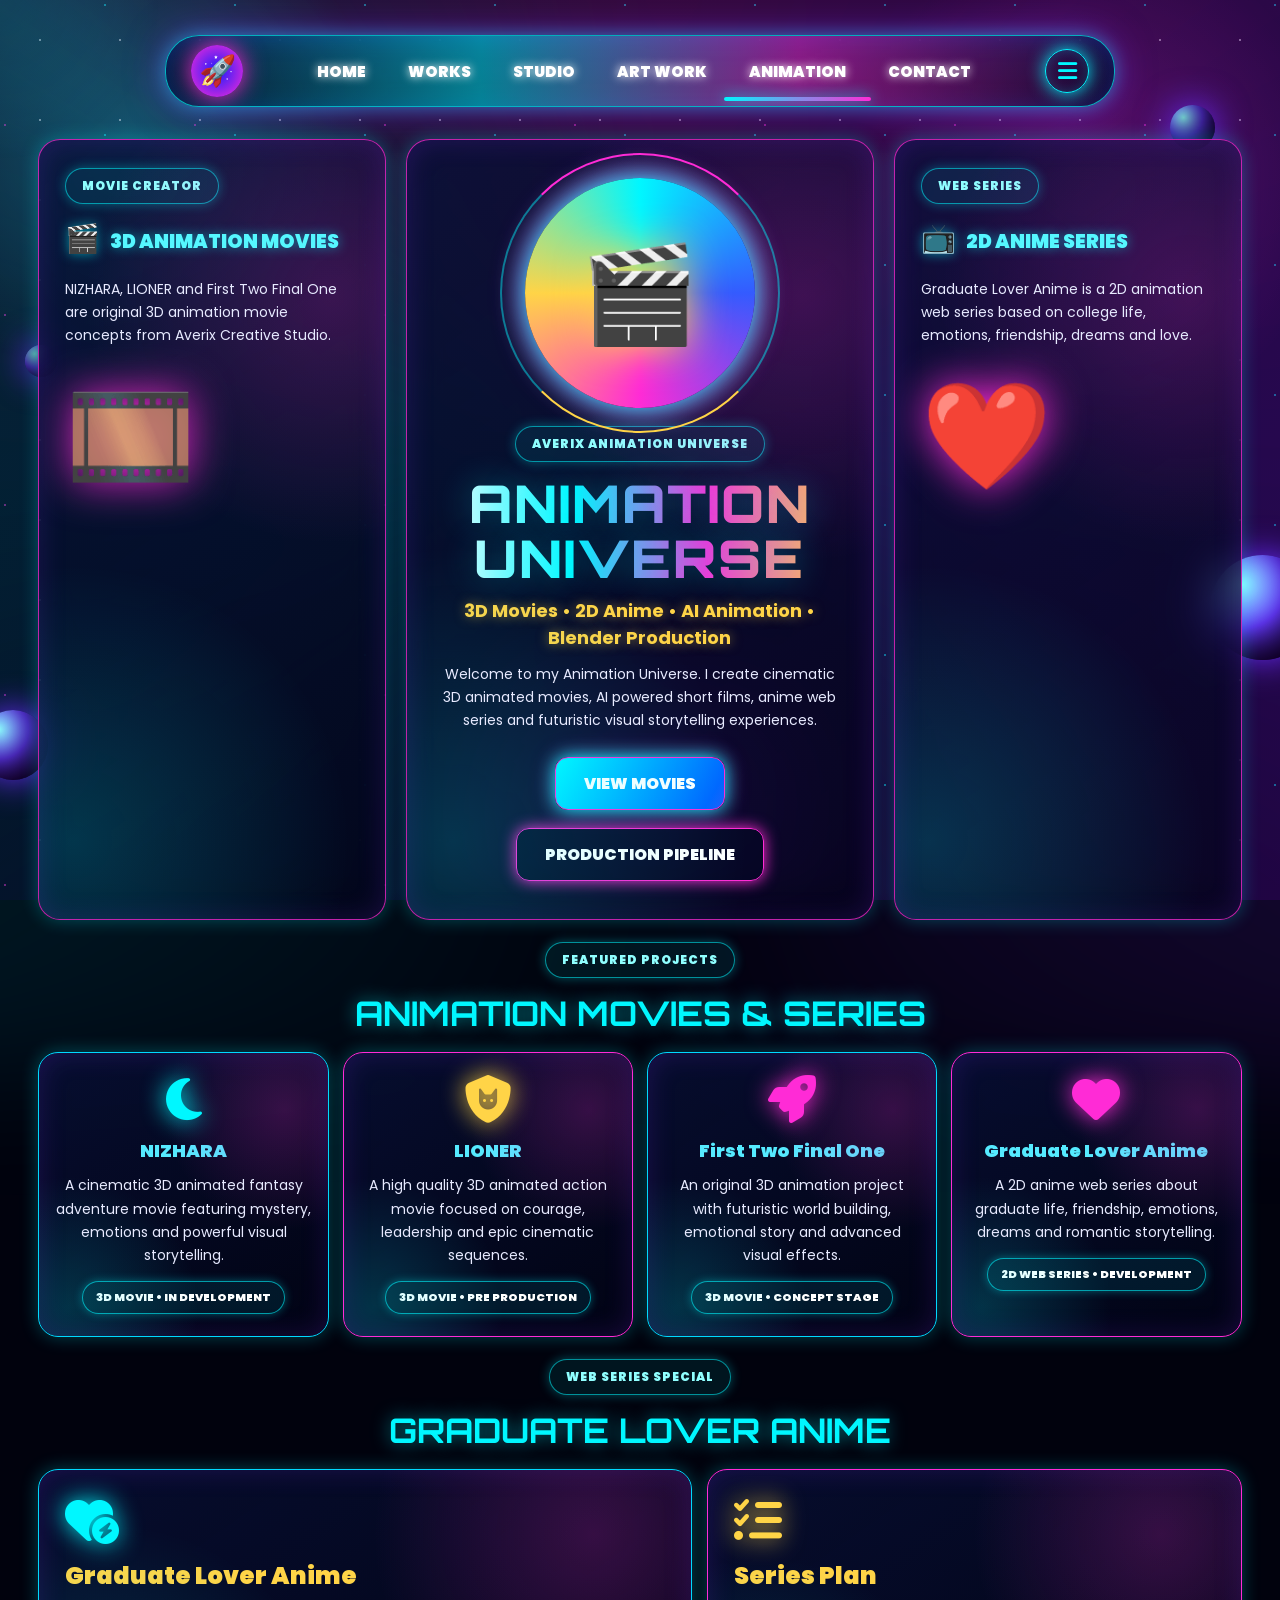
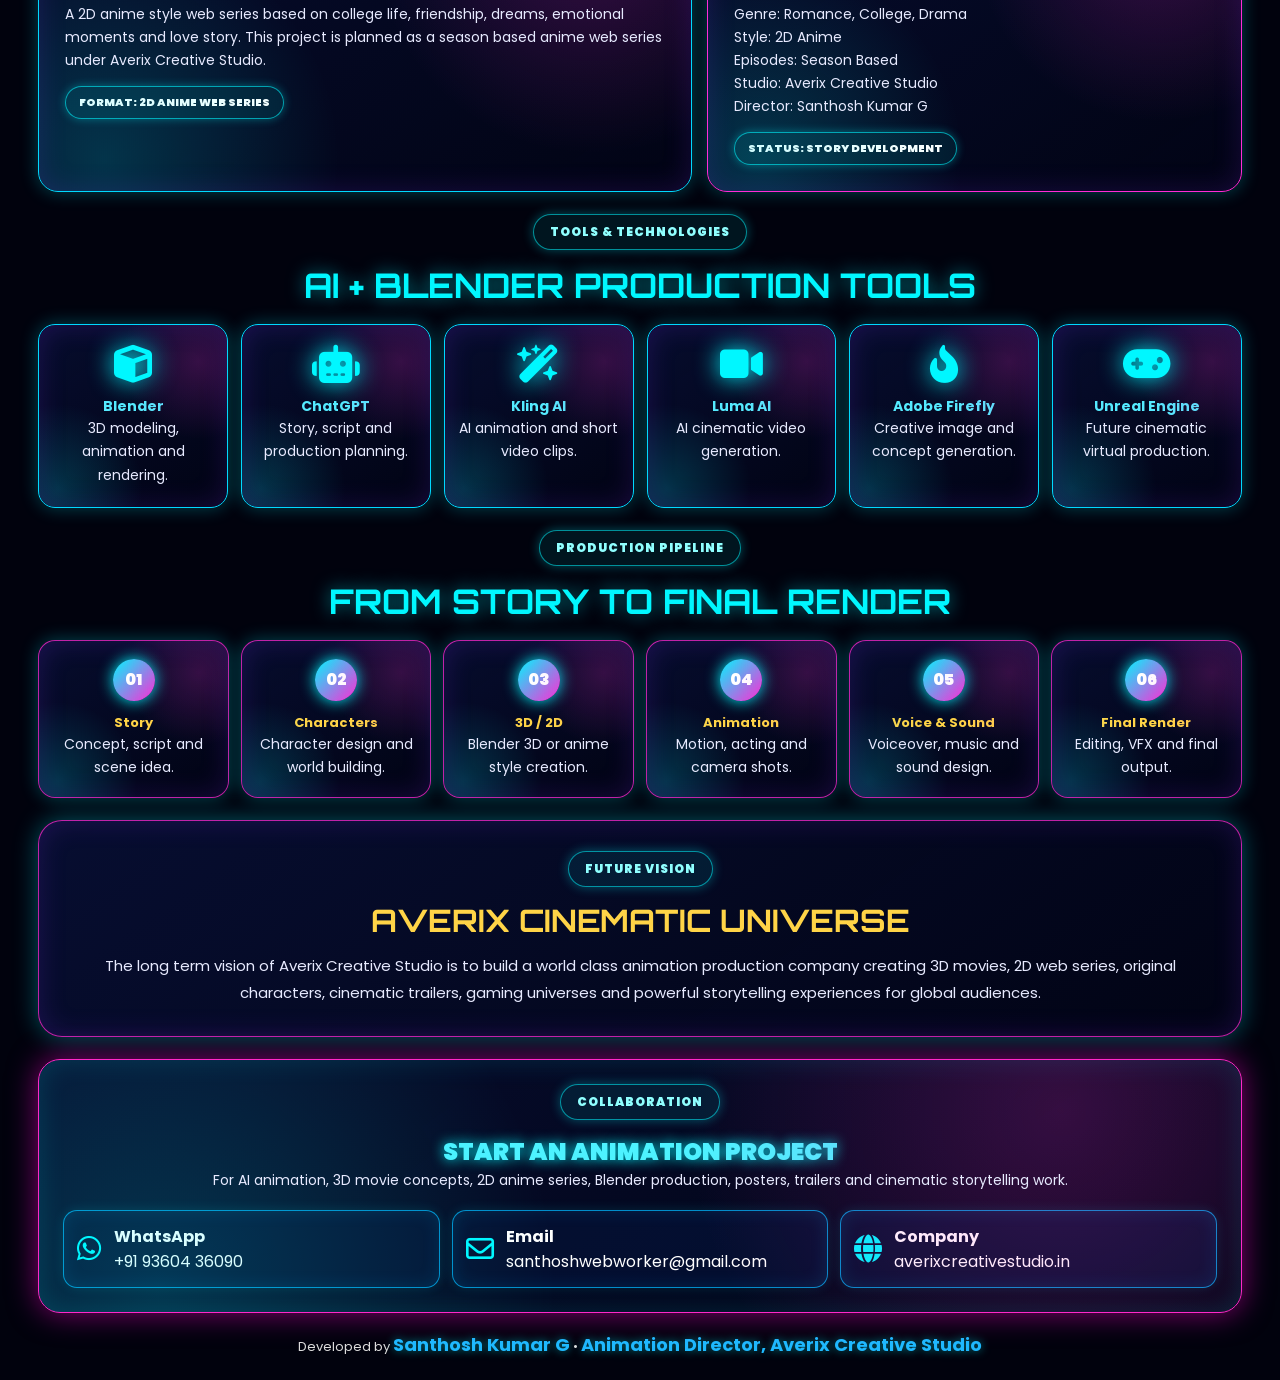
==== animation.html @ 3ddb996d "Add files via upload" ====
<!DOCTYPE html>
<html lang="en">
<head>
<meta charset="UTF-8">
<meta name="viewport" content="width=device-width,initial-scale=1.0">
<title>Animation Universe | Santhosh Kumar G</title>
<link href="https://fonts.googleapis.com/css2?family=Orbitron:wght@500;700;900&family=Poppins:wght@300;400;500;600;700;800;900&display=swap" rel="stylesheet">
<link rel="stylesheet" href="https://cdnjs.cloudflare.com/ajax/libs/font-awesome/6.5.0/css/all.min.css">
<style>
*{margin:0;padding:0;box-sizing:border-box}
:root{--cyan:#00f7ff;--blue:#0066ff;--pink:#ff2bd6;--purple:#8a2bff;--yellow:#ffd447;--red:#ff355e}
html{scroll-behavior:smooth}
body{font-family:Poppins,sans-serif;color:#fff;min-height:100vh;overflow-x:hidden;background:#01020d}
body:before{content:"";position:fixed;inset:0;z-index:-5;background:radial-gradient(circle at 10% 15%,rgba(0,247,255,.28),transparent 18%),radial-gradient(circle at 85% 20%,rgba(255,43,214,.25),transparent 19%),radial-gradient(circle at 50% 90%,rgba(138,43,255,.32),transparent 22%),linear-gradient(135deg,#020414 0%,#050019 45%,#12002a 100%)}
body:after{content:"";position:fixed;inset:0;z-index:-4;background-image:radial-gradient(#fff 1px,transparent 1px),radial-gradient(var(--cyan) 1px,transparent 1px),radial-gradient(var(--pink) 1px,transparent 1px);background-size:80px 80px,130px 130px,190px 190px;background-position:0 0,40px 70px,100px 30px;opacity:.45;animation:stars 25s linear infinite}
@keyframes stars{to{background-position:400px 300px,240px 470px,500px 330px}}
.aurora{position:fixed;inset:-20%;z-index:-3;background:conic-gradient(from 180deg at 50% 50%,transparent,#00f7ff22,#ff2bd633,#8a2bff33,transparent);filter:blur(65px);animation:aurora 14s ease-in-out infinite alternate}
@keyframes aurora{to{transform:rotate(18deg) scale(1.12)}}
.shooting-star{position:fixed;width:130px;height:2px;background:linear-gradient(90deg,transparent,#fff,var(--cyan));z-index:-1;filter:drop-shadow(0 0 8px var(--cyan));animation:shoot 5s linear infinite}
.s1{top:80px;left:-200px}.s2{top:300px;left:-260px;animation-delay:2s}.s3{top:570px;left:-300px;animation-delay:3.8s}
@keyframes shoot{0%{transform:translateX(0) translateY(0) rotate(-20deg);opacity:0}10%{opacity:1}100%{transform:translateX(150vw) translateY(520px) rotate(-20deg);opacity:0}}
.planet{position:fixed;border-radius:50%;z-index:-2;background:radial-gradient(circle at 30% 28%,#8dffff,#6539ff 42%,#210050 78%);box-shadow:0 0 35px #6a2bff,inset -18px -18px 30px #0008;animation:float 7s ease-in-out infinite}
.p1{width:70px;height:70px;left:-22px;bottom:120px}.p2{width:105px;height:105px;right:-35px;bottom:240px;animation-delay:1s}.p3{width:32px;height:32px;left:25px;top:345px;animation-delay:2s}.p4{width:45px;height:45px;right:65px;top:105px;animation-delay:3s}
@keyframes float{50%{transform:translateY(-28px) rotate(12deg)}}
.page{width:min(1220px,94%);margin:auto;padding:35px 0 22px}
.navbar{width:min(950px,94%);height:72px;margin:0 auto 32px;border-radius:34px;display:flex;align-items:center;justify-content:space-between;padding:0 25px;background:linear-gradient(180deg,rgba(10,18,60,.78),rgba(2,4,22,.75));border:1px solid rgba(0,247,255,.7);box-shadow:0 0 18px #00f7ff66,0 0 38px #8a2bff88,inset 0 0 25px #005eff44;backdrop-filter:blur(18px);position:relative;overflow:hidden}
.navbar:before{content:"";position:absolute;inset:-2px;background:linear-gradient(90deg,transparent,var(--cyan),var(--pink),transparent);opacity:.5;animation:borderMove 4s linear infinite}
.navbar>*{position:relative;z-index:2}
@keyframes borderMove{to{transform:translateX(70%)}}
.logo{width:52px;height:52px;border-radius:50%;display:grid;place-items:center;font-size:30px;background:radial-gradient(circle,#161cff,#ff2bd6);box-shadow:0 0 25px var(--pink);animation:pulse 2.5s infinite}
@keyframes pulse{50%{transform:scale(1.08);box-shadow:0 0 32px var(--cyan)}}
.navlinks{display:flex;gap:42px;align-items:center}
.navlinks a{color:#fff;text-decoration:none;font-weight:900;font-size:15px;text-shadow:0 0 10px #fff;position:relative}
.navlinks a:after{content:"";position:absolute;left:50%;right:50%;bottom:-18px;height:4px;background:linear-gradient(90deg,var(--cyan),var(--pink));border-radius:20px;box-shadow:0 0 15px var(--cyan);transition:.35s}
.navlinks a:hover:after,.navlinks a.active:after{left:-25px;right:-25px}
.menu{width:44px;height:44px;border-radius:50%;border:1px solid var(--cyan);display:grid;place-items:center;color:var(--cyan);font-size:22px;box-shadow:0 0 18px var(--cyan),inset 0 0 12px #00f7ff33}
.hero{display:grid;grid-template-columns:1fr 1.35fr 1fr;gap:20px;align-items:stretch}
.card,.main-card,.movie-card,.tool-card,.pipe-card,.contact{background:linear-gradient(145deg,rgba(8,16,55,.8),rgba(2,5,24,.68));border:1.5px solid rgba(255,43,214,.75);box-shadow:0 0 18px rgba(0,247,255,.28),inset 0 0 28px rgba(138,43,255,.18);backdrop-filter:blur(18px);position:relative;overflow:hidden;transition:.45s ease;transform-style:preserve-3d}
.card{border-radius:22px;padding:28px 26px;min-height:255px}
.main-card{border-radius:24px;padding:38px 30px;text-align:center;min-height:532px;display:flex;flex-direction:column;align-items:center;justify-content:center}
.card:hover,.movie-card:hover,.tool-card:hover,.pipe-card:hover,.main-card:hover{transform:perspective(1000px) rotateX(4deg) rotateY(-4deg) translateY(-8px);box-shadow:0 0 30px #00f7ff88,0 0 55px #ff2bd655,inset 0 0 35px #8a2bff44}
.card:before,.main-card:before,.movie-card:before,.tool-card:before,.pipe-card:before,.contact:before{content:"";position:absolute;inset:0;background:radial-gradient(circle at 85% 20%,rgba(255,43,214,.2),transparent 36%),radial-gradient(circle at 10% 90%,rgba(0,247,255,.18),transparent 36%);pointer-events:none}
.tag{display:inline-block;color:#8fffff;font-size:12px;font-weight:900;letter-spacing:1px;border:1px solid rgba(0,247,255,.55);padding:8px 16px;border-radius:999px;background:rgba(0,247,255,.08);box-shadow:0 0 12px #00f7ff55;margin-bottom:14px}
h1{font-family:Orbitron,sans-serif;font-size:52px;line-height:1.05;font-weight:900;letter-spacing:2px;background:linear-gradient(90deg,#fff,var(--cyan),var(--pink),var(--yellow));-webkit-background-clip:text;color:transparent;text-shadow:0 0 35px #00f7ff55}
.main-card h2{font-size:18px;color:var(--yellow);margin:12px 0;text-shadow:0 0 12px #ffd44788}
.main-card p,.card p,.movie-card p,.tool-card p,.pipe-card p,.contact p{color:#e7eaff;font-size:14px;line-height:1.65;position:relative;z-index:2}
.card h2{font-size:19px;color:#55f7ff;margin-bottom:18px;font-weight:900;position:relative;z-index:2;text-shadow:0 0 12px #00f7ff88}
.card h2 span{font-size:28px;margin-right:10px}
.icon-big{font-size:105px;filter:drop-shadow(0 0 22px var(--pink));animation:floatIcon 4s ease-in-out infinite;margin-top:10px}
@keyframes floatIcon{50%{transform:translateY(-12px) rotate(6deg)}}
.anim-orb{width:230px;height:230px;border-radius:50%;padding:8px;margin:0 auto 18px;background:conic-gradient(var(--cyan),#345bff,var(--pink),var(--yellow),var(--cyan));box-shadow:0 0 28px var(--cyan),0 0 32px var(--pink);position:relative;display:grid;place-items:center;font-size:95px}
.anim-orb:before{content:"";position:absolute;inset:-25px;border-radius:50%;border:2px solid rgba(0,247,255,.45);border-top-color:var(--pink);border-bottom-color:var(--yellow);animation:orbit 12s linear infinite}
.anim-orb span{position:relative;z-index:2;filter:drop-shadow(0 0 20px var(--yellow))}
@keyframes orbit{to{transform:rotate(360deg)}}
.btns{display:flex;gap:18px;margin-top:25px;flex-wrap:wrap;justify-content:center}
.btn{color:#fff;text-decoration:none;font-weight:900;padding:13px 28px;border-radius:13px;border:1px solid var(--pink);background:linear-gradient(120deg,var(--cyan),var(--blue),var(--pink),var(--yellow));background-size:300%;box-shadow:0 0 18px var(--cyan),0 0 24px #ff2bd666;animation:btnGlow 5s linear infinite;transition:.3s}
.btn:hover{transform:translateY(-4px) scale(1.04)}
.btn.outline{background:rgba(2,8,35,.6);box-shadow:0 0 15px var(--pink)}
@keyframes btnGlow{to{background-position:300%}}
.section{margin-top:22px}
.section-title{text-align:center;margin-bottom:18px}
.section-title h2{font-family:Orbitron,sans-serif;font-size:34px;color:var(--cyan);text-shadow:0 0 18px #00f7ff88}
.movie-grid{display:grid;grid-template-columns:repeat(4,1fr);gap:14px}
.movie-card{border-radius:20px;padding:22px 16px;text-align:center;min-height:245px;border-color:#00d9ff}
.movie-card:nth-child(even){border-color:#ff2bd6}
.movie-card i{font-size:48px;color:var(--cyan);filter:drop-shadow(0 0 12px var(--cyan));margin-bottom:14px}
.movie-card:nth-child(2) i{color:var(--yellow);filter:drop-shadow(0 0 12px var(--yellow))}
.movie-card:nth-child(3) i,.movie-card:nth-child(4) i{color:var(--pink);filter:drop-shadow(0 0 12px var(--pink))}
.movie-card h3{font-size:18px;margin-bottom:10px;color:#55eaff;font-weight:900}
.status{display:inline-block;margin-top:14px;font-size:11px;font-weight:900;color:#fff;border:1px solid rgba(0,247,255,.6);padding:7px 13px;border-radius:999px;background:rgba(0,247,255,.08);box-shadow:0 0 10px #00f7ff55}
.series{display:grid;grid-template-columns:1.1fr .9fr;gap:15px}
.series .movie-card{min-height:260px;text-align:left;padding:26px}
.series .movie-card h3{font-size:24px;color:var(--yellow)}
.tools-grid{display:grid;grid-template-columns:repeat(6,1fr);gap:13px}
.tool-card{border-radius:17px;padding:20px 12px;text-align:center;min-height:155px;border-color:#00d9ff}
.tool-card i{font-size:38px;color:var(--cyan);filter:drop-shadow(0 0 12px var(--cyan));margin-bottom:13px}
.tool-card h3{font-size:14px;color:#55eaff}
.pipeline{display:grid;grid-template-columns:repeat(6,1fr);gap:12px}
.pipe-card{border-radius:17px;padding:18px 12px;text-align:center;min-height:140px}
.pipe-card .num{width:42px;height:42px;border-radius:50%;display:grid;place-items:center;margin:0 auto 12px;background:linear-gradient(135deg,var(--cyan),var(--pink));box-shadow:0 0 15px var(--cyan);font-weight:900}
.pipe-card h3{font-size:13px;color:var(--yellow)}
.vision{border-radius:24px;padding:30px;text-align:center;background:linear-gradient(145deg,rgba(8,16,55,.85),rgba(2,5,24,.72));border:1.5px solid rgba(255,43,214,.75);box-shadow:0 0 24px rgba(0,247,255,.35),inset 0 0 28px rgba(138,43,255,.18)}
.vision h2{font-family:Orbitron,sans-serif;color:var(--yellow);font-size:31px;margin-bottom:12px}
.vision p{color:#e7eaff;line-height:1.8;font-size:15px}
.contact{margin-top:22px;padding:24px;border-radius:22px;text-align:center;border-color:#ff28c9;box-shadow:0 0 30px rgba(255,0,204,.52),inset 0 0 28px rgba(0,247,255,.14)}
.contact h2{color:#4df2ff;font-size:24px;font-weight:900;text-shadow:0 0 13px var(--cyan)}
.contact-row{display:grid;grid-template-columns:repeat(3,1fr);gap:12px;margin-top:18px}
.contact-box{border:1px solid rgba(0,185,255,.75);border-radius:14px;min-height:76px;display:flex;align-items:center;gap:12px;padding:13px;background:rgba(4,18,55,.75);text-align:left;box-shadow:inset 0 0 18px rgba(0,174,255,.14),0 0 12px #00f7ff22;text-decoration:none;color:#fff}
.contact-box i{font-size:28px;color:var(--cyan)}
.footer{text-align:center;padding:18px 0 0;color:#ddd;font-size:13px}
.footer b{color:#1ebaff;font-size:18px;text-shadow:0 0 10px #00f7ff88}
.cursor-glow{position:fixed;width:350px;height:350px;border-radius:50%;background:radial-gradient(circle,rgba(0,247,255,.13),transparent 65%);pointer-events:none;z-index:-1;transform:translate(-50%,-50%)}
@media(max-width:1050px){.hero{grid-template-columns:1fr}.movie-grid{grid-template-columns:repeat(2,1fr)}.tools-grid,.pipeline{grid-template-columns:repeat(3,1fr)}.series{grid-template-columns:1fr}.contact-row{grid-template-columns:1fr 1fr}.navlinks{gap:20px}}
@media(max-width:600px){.page{width:94%;padding-top:20px}.navbar{height:auto;padding:16px;gap:15px}.navlinks{display:none}h1{font-size:34px}.main-card{min-height:auto}.anim-orb{width:190px;height:190px}.btns{gap:12px}.movie-grid,.tools-grid,.pipeline,.contact-row{grid-template-columns:1fr}.card{min-height:auto}.section-title h2{font-size:25px}}
</style>
</head>
<body>

<div class="aurora"></div>
<div class="shooting-star s1"></div>
<div class="shooting-star s2"></div>
<div class="shooting-star s3"></div>
<div class="planet p1"></div>
<div class="planet p2"></div>
<div class="planet p3"></div>
<div class="planet p4"></div>
<div class="cursor-glow" id="cursorGlow"></div>

<div class="page">

<nav class="navbar">
<div class="logo">🚀</div>
<div class="navlinks">
<a href="home.html">HOME</a>
<a href="work.html">WORKS</a>
<a href="studio.html">STUDIO</a>
<a href="art.html">ART WORK</a>
<a class="active" href="animation.html">ANIMATION</a>
<a href="contact.html">CONTACT</a>
</div>
<div class="menu"><i class="fa-solid fa-bars"></i></div>
</nav>

<section class="hero">

<div class="card">
<span class="tag">MOVIE CREATOR</span>
<h2><span>🎬</span>3D ANIMATION MOVIES</h2>
<p>NIZHARA, LIONER and First Two Final One are original 3D animation movie concepts from Averix Creative Studio.</p>
<div class="icon-big">🎞️</div>
</div>

<div class="main-card">
<div class="anim-orb"><span>🎬</span></div>
<span class="tag">AVERIX ANIMATION UNIVERSE</span>
<h1>ANIMATION UNIVERSE</h1>
<h2>3D Movies • 2D Anime • AI Animation • Blender Production</h2>
<p>Welcome to my Animation Universe. I create cinematic 3D animated movies, AI powered short films, anime web series and futuristic visual storytelling experiences.</p>
<div class="btns">
<a class="btn" href="#movies">VIEW MOVIES</a>
<a class="btn outline" href="#pipeline">PRODUCTION PIPELINE</a>
</div>
</div>

<div class="card">
<span class="tag">WEB SERIES</span>
<h2><span>📺</span>2D ANIME SERIES</h2>
<p>Graduate Lover Anime is a 2D animation web series based on college life, emotions, friendship, dreams and love.</p>
<div class="icon-big">❤️</div>
</div>

</section>

<section class="section" id="movies">
<div class="section-title">
<span class="tag">FEATURED PROJECTS</span>
<h2>ANIMATION MOVIES & SERIES</h2>
</div>

<div class="movie-grid">
<div class="movie-card">
<i class="fa-solid fa-moon"></i>
<h3>NIZHARA</h3>
<p>A cinematic 3D animated fantasy adventure movie featuring mystery, emotions and powerful visual storytelling.</p>
<span class="status">3D MOVIE • IN DEVELOPMENT</span>
</div>

<div class="movie-card">
<i class="fa-solid fa-shield-cat"></i>
<h3>LIONER</h3>
<p>A high quality 3D animated action movie focused on courage, leadership and epic cinematic sequences.</p>
<span class="status">3D MOVIE • PRE PRODUCTION</span>
</div>

<div class="movie-card">
<i class="fa-solid fa-rocket"></i>
<h3>First Two Final One</h3>
<p>An original 3D animation project with futuristic world building, emotional story and advanced visual effects.</p>
<span class="status">3D MOVIE • CONCEPT STAGE</span>
</div>

<div class="movie-card">
<i class="fa-solid fa-heart"></i>
<h3>Graduate Lover Anime</h3>
<p>A 2D anime web series about graduate life, friendship, emotions, dreams and romantic storytelling.</p>
<span class="status">2D WEB SERIES • DEVELOPMENT</span>
</div>
</div>
</section>

<section class="section">
<div class="section-title">
<span class="tag">WEB SERIES SPECIAL</span>
<h2>GRADUATE LOVER ANIME</h2>
</div>

<div class="series">
<div class="movie-card">
<i class="fa-solid fa-heart-circle-bolt"></i>
<h3>Graduate Lover Anime</h3>
<p>A 2D anime style web series based on college life, friendship, dreams, emotional moments and love story. This project is planned as a season based anime web series under Averix Creative Studio.</p>
<span class="status">FORMAT: 2D ANIME WEB SERIES</span>
</div>

<div class="movie-card">
<i class="fa-solid fa-list-check"></i>
<h3>Series Plan</h3>
<p>Genre: Romance, College, Drama<br>Style: 2D Anime<br>Episodes: Season Based<br>Studio: Averix Creative Studio<br>Director: Santhosh Kumar G</p>
<span class="status">STATUS: STORY DEVELOPMENT</span>
</div>
</div>
</section>

<section class="section">
<div class="section-title">
<span class="tag">TOOLS & TECHNOLOGIES</span>
<h2>AI + BLENDER PRODUCTION TOOLS</h2>
</div>

<div class="tools-grid">
<div class="tool-card"><i class="fa-solid fa-cube"></i><h3>Blender</h3><p>3D modeling, animation and rendering.</p></div>
<div class="tool-card"><i class="fa-solid fa-robot"></i><h3>ChatGPT</h3><p>Story, script and production planning.</p></div>
<div class="tool-card"><i class="fa-solid fa-wand-magic-sparkles"></i><h3>Kling AI</h3><p>AI animation and short video clips.</p></div>
<div class="tool-card"><i class="fa-solid fa-video"></i><h3>Luma AI</h3><p>AI cinematic video generation.</p></div>
<div class="tool-card"><i class="fa-solid fa-fire-flame-curved"></i><h3>Adobe Firefly</h3><p>Creative image and concept generation.</p></div>
<div class="tool-card"><i class="fa-solid fa-gamepad"></i><h3>Unreal Engine</h3><p>Future cinematic virtual production.</p></div>
</div>
</section>

<section class="section" id="pipeline">
<div class="section-title">
<span class="tag">PRODUCTION PIPELINE</span>
<h2>FROM STORY TO FINAL RENDER</h2>
</div>

<div class="pipeline">
<div class="pipe-card"><div class="num">01</div><h3>Story</h3><p>Concept, script and scene idea.</p></div>
<div class="pipe-card"><div class="num">02</div><h3>Characters</h3><p>Character design and world building.</p></div>
<div class="pipe-card"><div class="num">03</div><h3>3D / 2D</h3><p>Blender 3D or anime style creation.</p></div>
<div class="pipe-card"><div class="num">04</div><h3>Animation</h3><p>Motion, acting and camera shots.</p></div>
<div class="pipe-card"><div class="num">05</div><h3>Voice & Sound</h3><p>Voiceover, music and sound design.</p></div>
<div class="pipe-card"><div class="num">06</div><h3>Final Render</h3><p>Editing, VFX and final output.</p></div>
</div>
</section>

<section class="section">
<div class="vision">
<span class="tag">FUTURE VISION</span>
<h2>AVERIX CINEMATIC UNIVERSE</h2>
<p>The long term vision of Averix Creative Studio is to build a world class animation production company creating 3D movies, 2D web series, original characters, cinematic trailers, gaming universes and powerful storytelling experiences for global audiences.</p>
</div>
</section>

<section class="contact" id="contact">
<span class="tag">COLLABORATION</span>
<h2>START AN ANIMATION PROJECT</h2>
<p>For AI animation, 3D movie concepts, 2D anime series, Blender production, posters, trailers and cinematic storytelling work.</p>

<div class="contact-row">
<a class="contact-box" href="https://wa.me/919360436090?text=Hi%20Santhosh%2C%20I%20want%20to%20start%20an%20animation%20project" target="_blank"><i class="fa-brands fa-whatsapp"></i><div><b>WhatsApp</b><br>+91 93604 36090</div></a>
<a class="contact-box" href="mailto:santhoshwebworker@gmail.com"><i class="fa-regular fa-envelope"></i><div><b>Email</b><br>santhoshwebworker@gmail.com</div></a>
<a class="contact-box" href="https://averixcreativestudio.in" target="_blank"><i class="fa-solid fa-globe"></i><div><b>Company</b><br>averixcreativestudio.in</div></a>
</div>
</section>

<div class="footer">Developed by <b>Santhosh Kumar G</b> • <b>Animation Director, Averix Creative Studio</b></div>

</div>

<script>
const glow=document.getElementById("cursorGlow");
document.addEventListener("mousemove",e=>{
glow.style.left=e.clientX+"px";
glow.style.top=e.clientY+"px";
});

document.querySelectorAll(".card,.movie-card,.tool-card,.pipe-card,.main-card").forEach(card=>{
card.addEventListener("mousemove",e=>{
const r=card.getBoundingClientRect();
const x=e.clientX-r.left;
const y=e.clientY-r.top;
const rx=((y/r.height)-.5)*8;
const ry=((x/r.width)-.5)*-8;
card.style.transform=`perspective(900px) rotateX(${rx}deg) rotateY(${ry}deg) translateY(-6px)`;
});
card.addEventListener("mouseleave",()=>{
card.style.transform="";
});
});
</script>

</body>
</html>
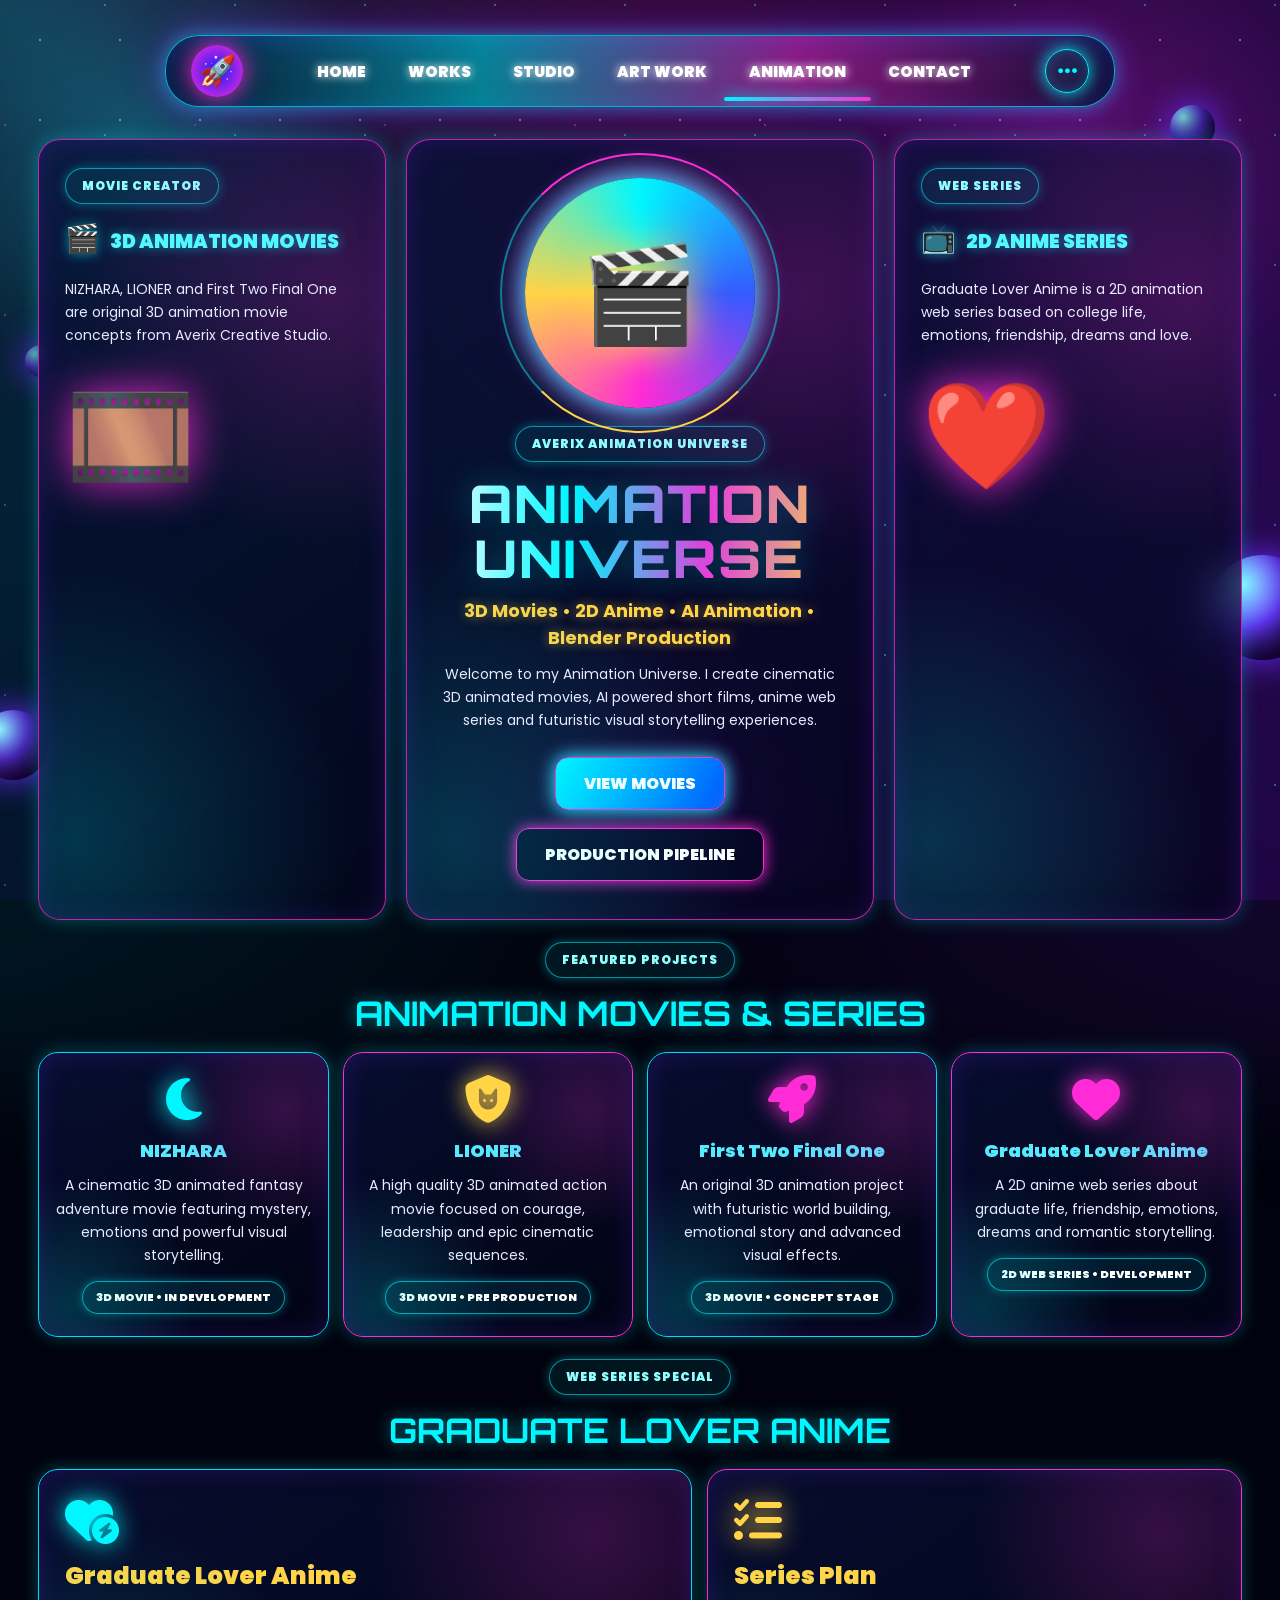
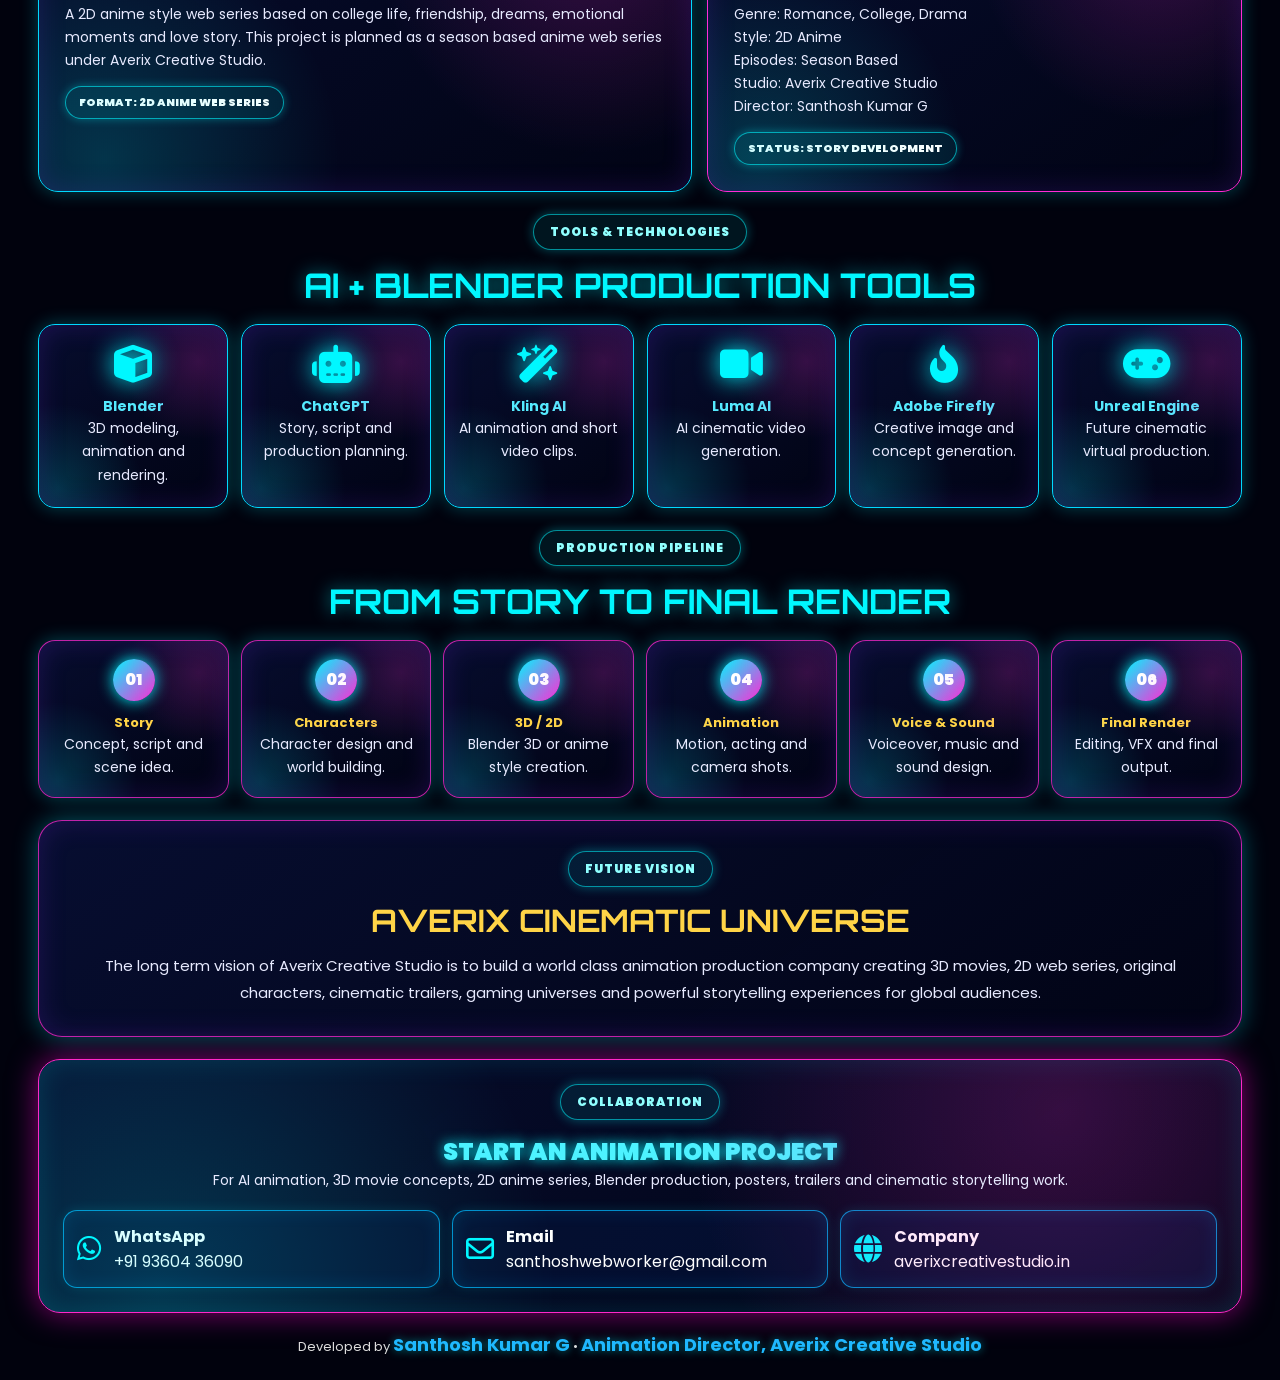
==== commit 579db766: "Update animation.html" ====
--- a/animation.html
+++ b/animation.html
@@ -20,10 +20,10 @@
 .s1{top:80px;left:-200px}.s2{top:300px;left:-260px;animation-delay:2s}.s3{top:570px;left:-300px;animation-delay:3.8s}
 @keyframes shoot{0%{transform:translateX(0) translateY(0) rotate(-20deg);opacity:0}10%{opacity:1}100%{transform:translateX(150vw) translateY(520px) rotate(-20deg);opacity:0}}
 .planet{position:fixed;border-radius:50%;z-index:-2;background:radial-gradient(circle at 30% 28%,#8dffff,#6539ff 42%,#210050 78%);box-shadow:0 0 35px #6a2bff,inset -18px -18px 30px #0008;animation:float 7s ease-in-out infinite}
-.p1{width:70px;height:70px;left:-22px;bottom:120px}.p2{width:105px;height:105px;right:-35px;bottom:240px;animation-delay:1s}.p3{width:32px;height:32px;left:25px;top:345px;animation-delay:2s}.p4{width:45px;height:45px;right:65px;top:105px;animation-delay:3s}
+.p1{width:70px;height:70px;left:-22px;bottom:120px}.p2{width:105px;height:105px;right:-35px;bottom:240px}.p3{width:32px;height:32px;left:25px;top:345px}.p4{width:45px;height:45px;right:65px;top:105px}
 @keyframes float{50%{transform:translateY(-28px) rotate(12deg)}}
 .page{width:min(1220px,94%);margin:auto;padding:35px 0 22px}
-.navbar{width:min(950px,94%);height:72px;margin:0 auto 32px;border-radius:34px;display:flex;align-items:center;justify-content:space-between;padding:0 25px;background:linear-gradient(180deg,rgba(10,18,60,.78),rgba(2,4,22,.75));border:1px solid rgba(0,247,255,.7);box-shadow:0 0 18px #00f7ff66,0 0 38px #8a2bff88,inset 0 0 25px #005eff44;backdrop-filter:blur(18px);position:relative;overflow:hidden}
+.navbar{width:min(950px,94%);height:72px;margin:0 auto 32px;border-radius:34px;display:flex;align-items:center;justify-content:space-between;padding:0 25px;background:linear-gradient(180deg,rgba(10,18,60,.78),rgba(2,4,22,.75));border:1px solid rgba(0,247,255,.7);box-shadow:0 0 18px #00f7ff66,0 0 38px #8a2bff88,inset 0 0 25px #005eff44;backdrop-filter:blur(18px);position:relative;overflow:hidden;z-index:9999}
 .navbar:before{content:"";position:absolute;inset:-2px;background:linear-gradient(90deg,transparent,var(--cyan),var(--pink),transparent);opacity:.5;animation:borderMove 4s linear infinite}
 .navbar>*{position:relative;z-index:2}
 @keyframes borderMove{to{transform:translateX(70%)}}
@@ -33,7 +33,7 @@
 .navlinks a{color:#fff;text-decoration:none;font-weight:900;font-size:15px;text-shadow:0 0 10px #fff;position:relative}
 .navlinks a:after{content:"";position:absolute;left:50%;right:50%;bottom:-18px;height:4px;background:linear-gradient(90deg,var(--cyan),var(--pink));border-radius:20px;box-shadow:0 0 15px var(--cyan);transition:.35s}
 .navlinks a:hover:after,.navlinks a.active:after{left:-25px;right:-25px}
-.menu{width:44px;height:44px;border-radius:50%;border:1px solid var(--cyan);display:grid;place-items:center;color:var(--cyan);font-size:22px;box-shadow:0 0 18px var(--cyan),inset 0 0 12px #00f7ff33}
+.menu{width:44px;height:44px;border-radius:50%;border:1px solid var(--cyan);display:grid;place-items:center;color:var(--cyan);font-size:22px;box-shadow:0 0 18px var(--cyan),inset 0 0 12px #00f7ff33;background:rgba(0,247,255,.08);cursor:pointer}
 .hero{display:grid;grid-template-columns:1fr 1.35fr 1fr;gap:20px;align-items:stretch}
 .card,.main-card,.movie-card,.tool-card,.pipe-card,.contact{background:linear-gradient(145deg,rgba(8,16,55,.8),rgba(2,5,24,.68));border:1.5px solid rgba(255,43,214,.75);box-shadow:0 0 18px rgba(0,247,255,.28),inset 0 0 28px rgba(138,43,255,.18);backdrop-filter:blur(18px);position:relative;overflow:hidden;transition:.45s ease;transform-style:preserve-3d}
 .card{border-radius:22px;padding:28px 26px;min-height:255px}
@@ -90,8 +90,73 @@
 .footer{text-align:center;padding:18px 0 0;color:#ddd;font-size:13px}
 .footer b{color:#1ebaff;font-size:18px;text-shadow:0 0 10px #00f7ff88}
 .cursor-glow{position:fixed;width:350px;height:350px;border-radius:50%;background:radial-gradient(circle,rgba(0,247,255,.13),transparent 65%);pointer-events:none;z-index:-1;transform:translate(-50%,-50%)}
-@media(max-width:1050px){.hero{grid-template-columns:1fr}.movie-grid{grid-template-columns:repeat(2,1fr)}.tools-grid,.pipeline{grid-template-columns:repeat(3,1fr)}.series{grid-template-columns:1fr}.contact-row{grid-template-columns:1fr 1fr}.navlinks{gap:20px}}
-@media(max-width:600px){.page{width:94%;padding-top:20px}.navbar{height:auto;padding:16px;gap:15px}.navlinks{display:none}h1{font-size:34px}.main-card{min-height:auto}.anim-orb{width:190px;height:190px}.btns{gap:12px}.movie-grid,.tools-grid,.pipeline,.contact-row{grid-template-columns:1fr}.card{min-height:auto}.section-title h2{font-size:25px}}
+
+@media(max-width:1050px){
+.hero{grid-template-columns:1fr}
+.movie-grid{grid-template-columns:repeat(2,1fr)}
+.tools-grid,.pipeline{grid-template-columns:repeat(3,1fr)}
+.series{grid-template-columns:1fr}
+.contact-row{grid-template-columns:1fr 1fr}
+.navlinks{gap:20px}
+}
+
+@media(max-width:768px){
+.page{width:100%;padding:12px 10px 18px}
+.navbar{width:100%;min-height:70px;height:auto;margin:0 auto 16px;border-radius:22px;padding:12px 14px;display:flex;align-items:center;justify-content:space-between;overflow:visible;position:relative;z-index:9999}
+.logo{width:45px;height:45px;font-size:25px;margin:0}
+.menu{display:grid;width:45px;height:45px;border-radius:50%;background:rgba(0,247,255,.08);border:1px solid var(--cyan);cursor:pointer}
+.navlinks{position:absolute;top:68px;right:10px;width:220px;display:none;grid-template-columns:1fr;gap:9px;padding:12px;border-radius:18px;background:rgba(3,8,35,.98);border:1px solid rgba(0,247,255,.75);box-shadow:0 0 25px #00f7ff99,0 0 35px #ff2bd666;backdrop-filter:blur(18px);z-index:10000}
+.navlinks.show{display:grid}
+.navlinks a{font-size:12px;padding:12px 10px;border-radius:13px;background:rgba(255,255,255,.08);border:1px solid rgba(0,247,255,.25);text-align:center;white-space:nowrap}
+.navlinks a:after{display:none}
+.navlinks a.active{background:linear-gradient(120deg,rgba(0,247,255,.28),rgba(255,43,214,.22));box-shadow:0 0 13px rgba(0,247,255,.35)}
+.hero{display:flex;flex-direction:column}
+.main-card{order:-1;min-height:auto;padding:28px 14px;border-radius:22px;position:relative;z-index:1}
+.anim-orb{width:185px;height:185px;margin-bottom:14px}
+.anim-orb:before{inset:-16px}
+.card{padding:20px 15px;border-radius:20px;min-height:auto}
+.card h2{font-size:16px;margin-bottom:15px}
+.card h2 span{font-size:22px}
+h1{font-size:32px}
+.main-card h2{font-size:14px}
+.main-card p,.card p,.movie-card p,.tool-card p,.pipe-card p,.contact p,.vision p{font-size:12.5px}
+.tag{font-size:10.5px;padding:7px 12px}
+.icon-big{font-size:70px;opacity:.4}
+.btns{gap:10px;margin-top:18px}
+.btn{width:150px;text-align:center;padding:11px 10px;font-size:11.5px}
+.section{margin-top:16px}
+.section-title h2{font-size:22px}
+.movie-grid{grid-template-columns:1fr 1fr;gap:10px}
+.movie-card{min-height:190px;padding:16px 8px;border-radius:16px}
+.movie-card i{font-size:32px;margin-bottom:10px}
+.movie-card h3{font-size:12px}
+.movie-card p{font-size:10.5px;line-height:1.4}
+.status{font-size:9px;padding:6px 9px}
+.series{grid-template-columns:1fr;gap:10px}
+.series .movie-card{min-height:auto;text-align:center;padding:16px 10px}
+.series .movie-card h3{font-size:17px}
+.tools-grid,.pipeline{grid-template-columns:1fr 1fr;gap:10px}
+.tool-card,.pipe-card{min-height:145px;padding:16px 8px;border-radius:16px}
+.tool-card i{font-size:30px;margin-bottom:10px}
+.tool-card h3,.pipe-card h3{font-size:12px}
+.pipe-card .num{width:36px;height:36px;font-size:12px}
+.vision{padding:20px 10px;border-radius:20px}
+.vision h2{font-size:21px}
+.contact{padding:18px 10px;border-radius:20px}
+.contact h2{font-size:18px}
+.contact-row{grid-template-columns:1fr;gap:9px}
+.contact-box{min-height:66px;padding:12px;font-size:12px}
+.footer{padding:15px 5px 0;font-size:11px}
+.cursor-glow{display:none}
+}
+
+@media(max-width:380px){
+.navlinks{width:200px}
+.movie-grid,.tools-grid,.pipeline{grid-template-columns:1fr}
+.btn{width:100%}
+h1{font-size:28px}
+.anim-orb{width:165px;height:165px}
+}
 </style>
 </head>
 <body>
@@ -110,15 +175,15 @@
 
 <nav class="navbar">
 <div class="logo">🚀</div>
-<div class="navlinks">
-<a href="home.html">HOME</a>
+<div class="navlinks" id="navLinks">
+<a href="index.html">HOME</a>
 <a href="work.html">WORKS</a>
 <a href="studio.html">STUDIO</a>
 <a href="art.html">ART WORK</a>
 <a class="active" href="animation.html">ANIMATION</a>
 <a href="contact.html">CONTACT</a>
 </div>
-<div class="menu"><i class="fa-solid fa-bars"></i></div>
+<button class="menu" id="menuBtn" type="button"><i class="fa-solid fa-ellipsis"></i></button>
 </nav>
 
 <section class="hero">
@@ -158,65 +223,23 @@
 </div>
 
 <div class="movie-grid">
-<div class="movie-card">
-<i class="fa-solid fa-moon"></i>
-<h3>NIZHARA</h3>
-<p>A cinematic 3D animated fantasy adventure movie featuring mystery, emotions and powerful visual storytelling.</p>
-<span class="status">3D MOVIE • IN DEVELOPMENT</span>
-</div>
-
-<div class="movie-card">
-<i class="fa-solid fa-shield-cat"></i>
-<h3>LIONER</h3>
-<p>A high quality 3D animated action movie focused on courage, leadership and epic cinematic sequences.</p>
-<span class="status">3D MOVIE • PRE PRODUCTION</span>
-</div>
-
-<div class="movie-card">
-<i class="fa-solid fa-rocket"></i>
-<h3>First Two Final One</h3>
-<p>An original 3D animation project with futuristic world building, emotional story and advanced visual effects.</p>
-<span class="status">3D MOVIE • CONCEPT STAGE</span>
-</div>
-
-<div class="movie-card">
-<i class="fa-solid fa-heart"></i>
-<h3>Graduate Lover Anime</h3>
-<p>A 2D anime web series about graduate life, friendship, emotions, dreams and romantic storytelling.</p>
-<span class="status">2D WEB SERIES • DEVELOPMENT</span>
-</div>
+<div class="movie-card"><i class="fa-solid fa-moon"></i><h3>NIZHARA</h3><p>A cinematic 3D animated fantasy adventure movie featuring mystery, emotions and powerful visual storytelling.</p><span class="status">3D MOVIE • IN DEVELOPMENT</span></div>
+<div class="movie-card"><i class="fa-solid fa-shield-cat"></i><h3>LIONER</h3><p>A high quality 3D animated action movie focused on courage, leadership and epic cinematic sequences.</p><span class="status">3D MOVIE • PRE PRODUCTION</span></div>
+<div class="movie-card"><i class="fa-solid fa-rocket"></i><h3>First Two Final One</h3><p>An original 3D animation project with futuristic world building, emotional story and advanced visual effects.</p><span class="status">3D MOVIE • CONCEPT STAGE</span></div>
+<div class="movie-card"><i class="fa-solid fa-heart"></i><h3>Graduate Lover Anime</h3><p>A 2D anime web series about graduate life, friendship, emotions, dreams and romantic storytelling.</p><span class="status">2D WEB SERIES • DEVELOPMENT</span></div>
 </div>
 </section>
 
 <section class="section">
-<div class="section-title">
-<span class="tag">WEB SERIES SPECIAL</span>
-<h2>GRADUATE LOVER ANIME</h2>
-</div>
-
+<div class="section-title"><span class="tag">WEB SERIES SPECIAL</span><h2>GRADUATE LOVER ANIME</h2></div>
 <div class="series">
-<div class="movie-card">
-<i class="fa-solid fa-heart-circle-bolt"></i>
-<h3>Graduate Lover Anime</h3>
-<p>A 2D anime style web series based on college life, friendship, dreams, emotional moments and love story. This project is planned as a season based anime web series under Averix Creative Studio.</p>
-<span class="status">FORMAT: 2D ANIME WEB SERIES</span>
-</div>
-
-<div class="movie-card">
-<i class="fa-solid fa-list-check"></i>
-<h3>Series Plan</h3>
-<p>Genre: Romance, College, Drama<br>Style: 2D Anime<br>Episodes: Season Based<br>Studio: Averix Creative Studio<br>Director: Santhosh Kumar G</p>
-<span class="status">STATUS: STORY DEVELOPMENT</span>
-</div>
+<div class="movie-card"><i class="fa-solid fa-heart-circle-bolt"></i><h3>Graduate Lover Anime</h3><p>A 2D anime style web series based on college life, friendship, dreams, emotional moments and love story. This project is planned as a season based anime web series under Averix Creative Studio.</p><span class="status">FORMAT: 2D ANIME WEB SERIES</span></div>
+<div class="movie-card"><i class="fa-solid fa-list-check"></i><h3>Series Plan</h3><p>Genre: Romance, College, Drama<br>Style: 2D Anime<br>Episodes: Season Based<br>Studio: Averix Creative Studio<br>Director: Santhosh Kumar G</p><span class="status">STATUS: STORY DEVELOPMENT</span></div>
 </div>
 </section>
 
 <section class="section">
-<div class="section-title">
-<span class="tag">TOOLS & TECHNOLOGIES</span>
-<h2>AI + BLENDER PRODUCTION TOOLS</h2>
-</div>
-
+<div class="section-title"><span class="tag">TOOLS & TECHNOLOGIES</span><h2>AI + BLENDER PRODUCTION TOOLS</h2></div>
 <div class="tools-grid">
 <div class="tool-card"><i class="fa-solid fa-cube"></i><h3>Blender</h3><p>3D modeling, animation and rendering.</p></div>
 <div class="tool-card"><i class="fa-solid fa-robot"></i><h3>ChatGPT</h3><p>Story, script and production planning.</p></div>
@@ -228,11 +251,7 @@
 </section>
 
 <section class="section" id="pipeline">
-<div class="section-title">
-<span class="tag">PRODUCTION PIPELINE</span>
-<h2>FROM STORY TO FINAL RENDER</h2>
-</div>
-
+<div class="section-title"><span class="tag">PRODUCTION PIPELINE</span><h2>FROM STORY TO FINAL RENDER</h2></div>
 <div class="pipeline">
 <div class="pipe-card"><div class="num">01</div><h3>Story</h3><p>Concept, script and scene idea.</p></div>
 <div class="pipe-card"><div class="num">02</div><h3>Characters</h3><p>Character design and world building.</p></div>
@@ -255,7 +274,6 @@
 <span class="tag">COLLABORATION</span>
 <h2>START AN ANIMATION PROJECT</h2>
 <p>For AI animation, 3D movie concepts, 2D anime series, Blender production, posters, trailers and cinematic storytelling work.</p>
-
 <div class="contact-row">
 <a class="contact-box" href="https://wa.me/919360436090?text=Hi%20Santhosh%2C%20I%20want%20to%20start%20an%20animation%20project" target="_blank"><i class="fa-brands fa-whatsapp"></i><div><b>WhatsApp</b><br>+91 93604 36090</div></a>
 <a class="contact-box" href="mailto:santhoshwebworker@gmail.com"><i class="fa-regular fa-envelope"></i><div><b>Email</b><br>santhoshwebworker@gmail.com</div></a>
@@ -264,30 +282,39 @@
 </section>
 
 <div class="footer">Developed by <b>Santhosh Kumar G</b> • <b>Animation Director, Averix Creative Studio</b></div>
-
 </div>
 
 <script>
 const glow=document.getElementById("cursorGlow");
-document.addEventListener("mousemove",e=>{
-glow.style.left=e.clientX+"px";
-glow.style.top=e.clientY+"px";
-});
-
+document.addEventListener("mousemove",e=>{if(glow){glow.style.left=e.clientX+"px";glow.style.top=e.clientY+"px";}});
+
+const menuBtn=document.getElementById("menuBtn");
+const navLinks=document.getElementById("navLinks");
+
+menuBtn.addEventListener("click",e=>{
+e.stopPropagation();
+navLinks.classList.toggle("show");
+});
+
+document.addEventListener("click",e=>{
+if(!navLinks.contains(e.target)&&!menuBtn.contains(e.target)){navLinks.classList.remove("show");}
+});
+
+document.querySelectorAll(".navlinks a").forEach(link=>{
+link.addEventListener("click",()=>navLinks.classList.remove("show"));
+});
+
+if(window.innerWidth>768){
 document.querySelectorAll(".card,.movie-card,.tool-card,.pipe-card,.main-card").forEach(card=>{
 card.addEventListener("mousemove",e=>{
-const r=card.getBoundingClientRect();
-const x=e.clientX-r.left;
-const y=e.clientY-r.top;
-const rx=((y/r.height)-.5)*8;
-const ry=((x/r.width)-.5)*-8;
+const r=card.getBoundingClientRect(),x=e.clientX-r.left,y=e.clientY-r.top;
+const rx=((y/r.height)-.5)*8,ry=((x/r.width)-.5)*-8;
 card.style.transform=`perspective(900px) rotateX(${rx}deg) rotateY(${ry}deg) translateY(-6px)`;
 });
-card.addEventListener("mouseleave",()=>{
-card.style.transform="";
-});
-});
+card.addEventListener("mouseleave",()=>card.style.transform="");
+});
+}
 </script>
 
 </body>
-</html>+</html>
